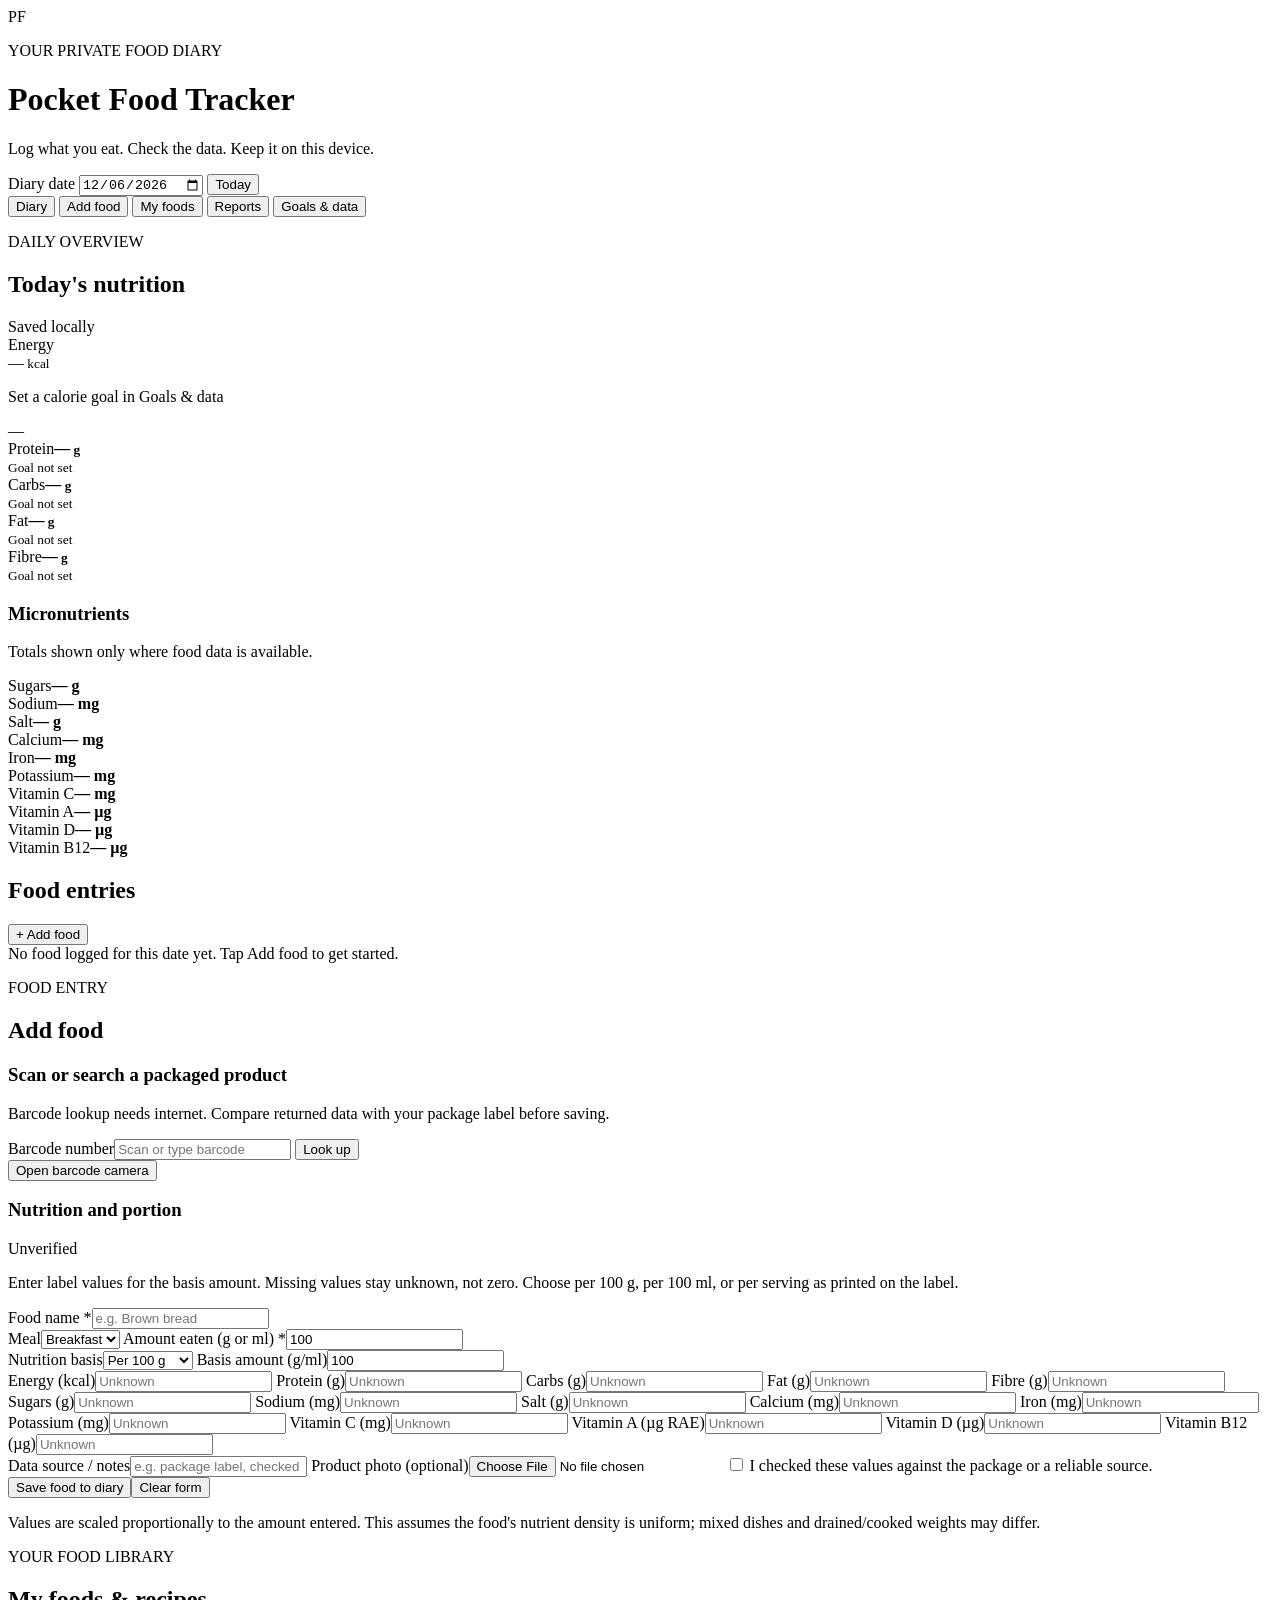
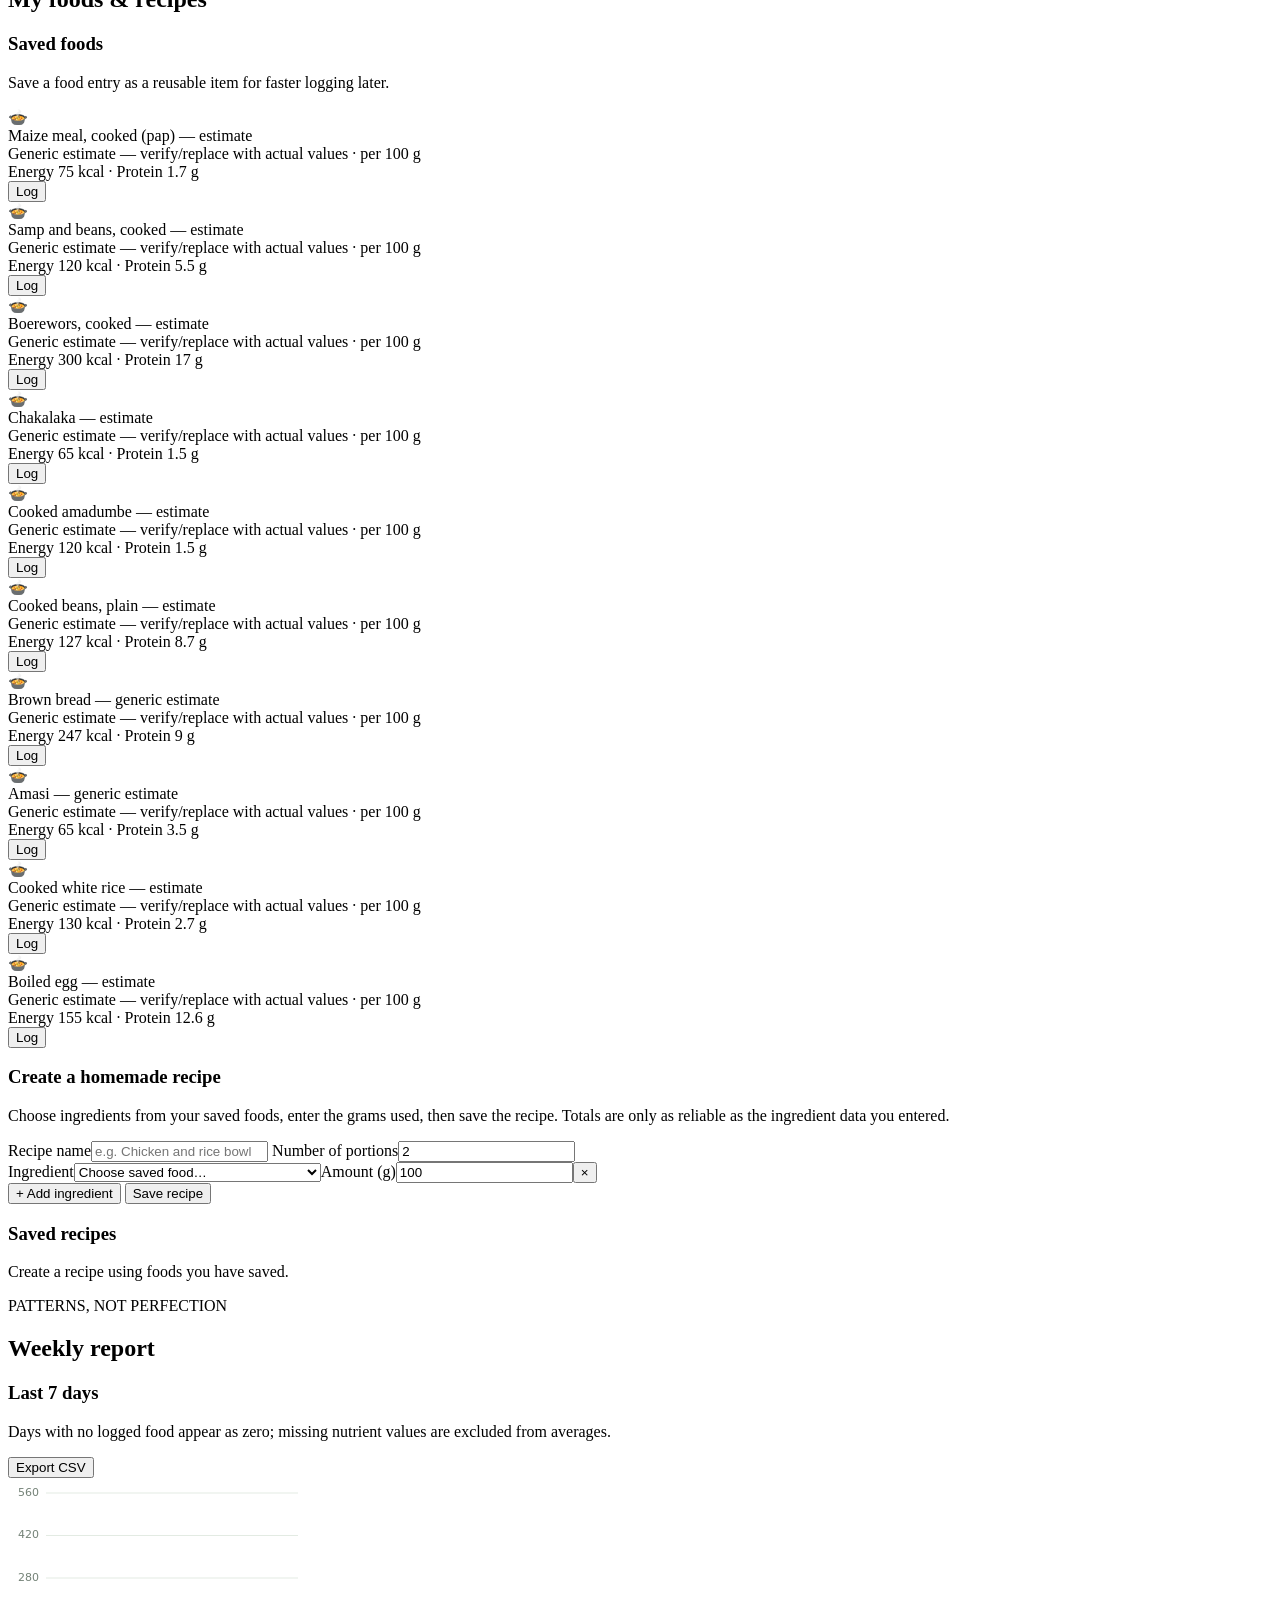
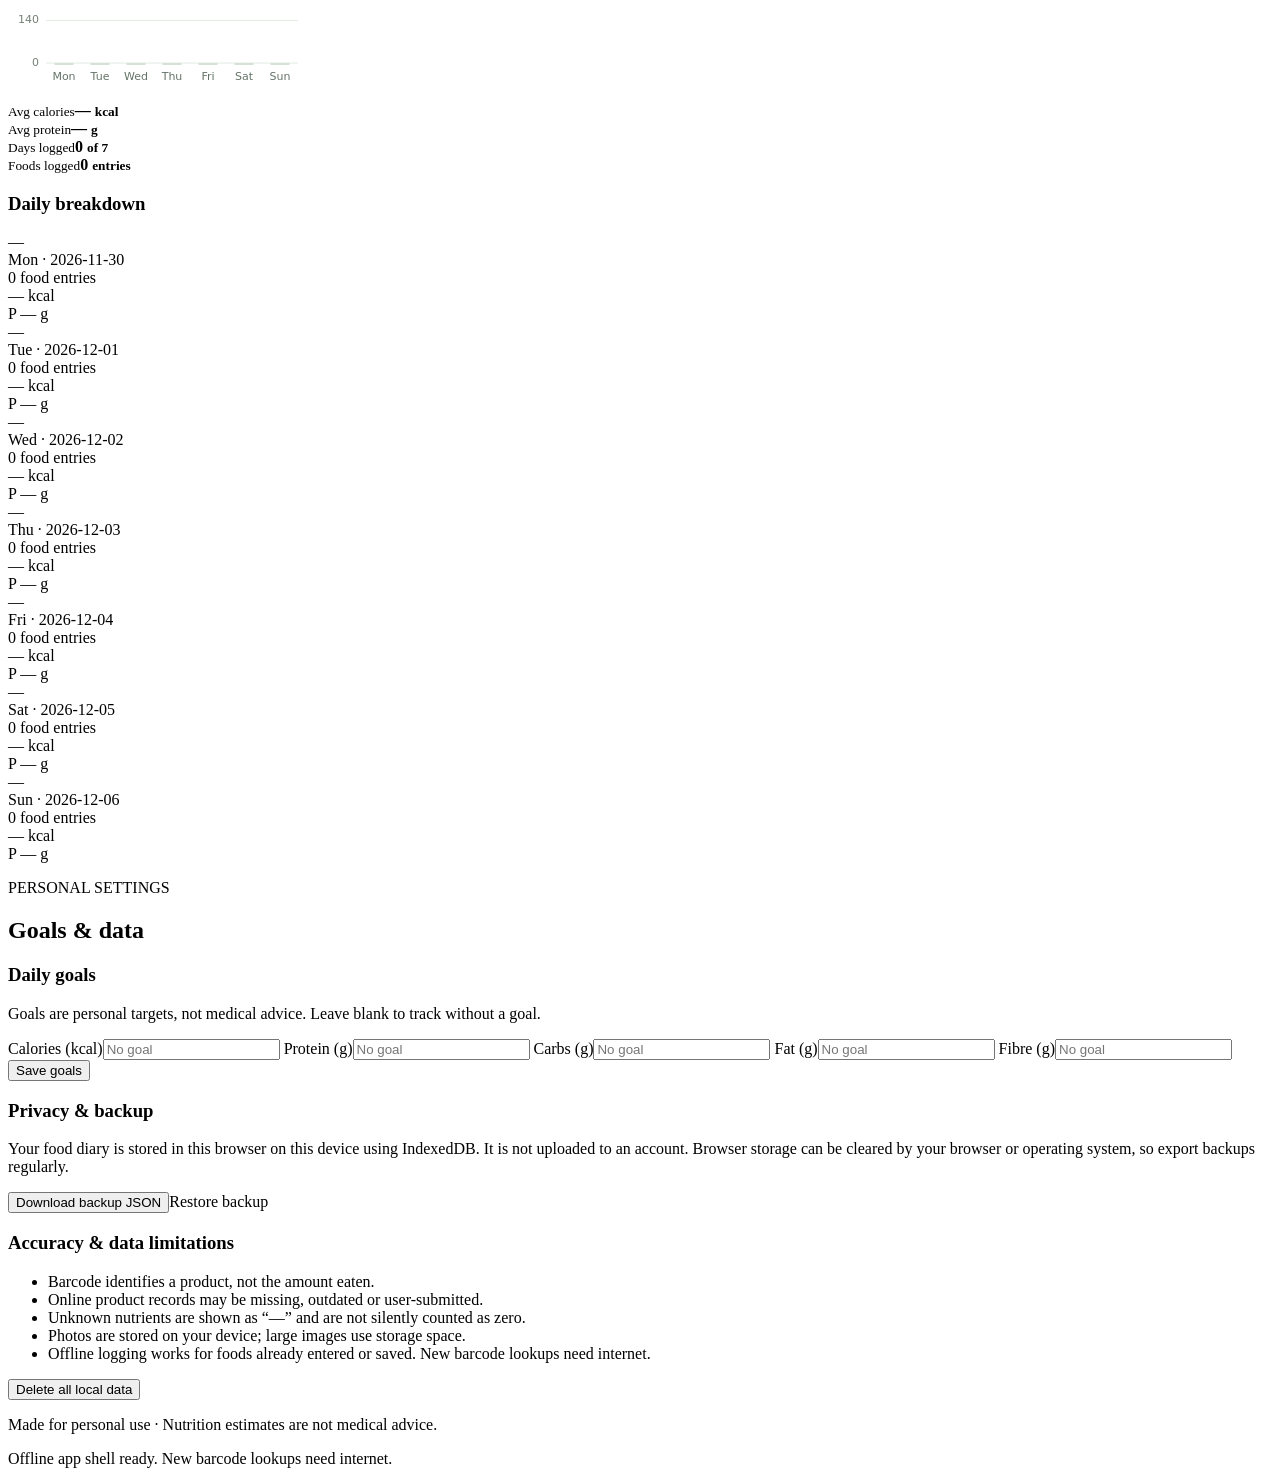
==== index.html @ fd4c8dcb "Rename index (1).html to index.html" ====
<!doctype html>
<html lang="en">
<head>
  <meta charset="utf-8">
  <meta name="viewport" content="width=device-width, initial-scale=1, viewport-fit=cover">
  <meta name="theme-color" content="#173f30">
  <meta name="description" content="A private, local-first food and nutrition diary.">
  <link rel="manifest" href="manifest.json">
  <link rel="icon" href="icon.svg" type="image/svg+xml">
  <link rel="stylesheet" href="styles.css">
  <title>Pocket Food Tracker</title>
</head>
<body>
<header class="app-header">
  <div class="brand-row"><div class="brand-mark">PF</div><div><p class="eyebrow">YOUR PRIVATE FOOD DIARY</p><h1>Pocket Food Tracker</h1></div></div>
  <p class="header-note">Log what you eat. Check the data. Keep it on this device.</p>
</header>

<main>
  <section class="card date-card">
    <label for="diaryDate">Diary date</label>
    <input id="diaryDate" type="date">
    <button class="button ghost small" id="todayBtn" type="button">Today</button>
  </section>

  <nav class="tabs" aria-label="App sections">
    <button class="tab active" data-page="diary">Diary</button>
    <button class="tab" data-page="add">Add food</button>
    <button class="tab" data-page="foods">My foods</button>
    <button class="tab" data-page="reports">Reports</button>
    <button class="tab" data-page="settings">Goals & data</button>
  </nav>

  <section class="page active" id="page-diary">
    <div class="section-heading"><div><p class="eyebrow">DAILY OVERVIEW</p><h2>Today's nutrition</h2></div><span class="privacy-pill">Saved locally</span></div>
    <div class="calorie-card">
      <div><span class="muted">Energy</span><div class="big-number"><span id="totalKcal">0</span><small> kcal</small></div><p id="calorieGoalText" class="small muted">Goal not set</p></div>
      <div class="ring" id="calorieRing" aria-label="Calories compared with goal"><span id="caloriePercent">—</span></div>
    </div>
    <div class="macro-grid">
      <div class="macro"><span class="dot protein"></span><span>Protein</span><strong><span id="totalProtein">—</span><small> g</small></strong><div class="bar"><i id="proteinBar"></i></div><small class="muted" id="proteinGoalText">Goal not set</small></div>
      <div class="macro"><span class="dot carbs"></span><span>Carbs</span><strong><span id="totalCarbs">—</span><small> g</small></strong><div class="bar"><i id="carbsBar"></i></div><small class="muted" id="carbsGoalText">Goal not set</small></div>
      <div class="macro"><span class="dot fat"></span><span>Fat</span><strong><span id="totalFat">—</span><small> g</small></strong><div class="bar"><i id="fatBar"></i></div><small class="muted" id="fatGoalText">Goal not set</small></div>
      <div class="macro"><span class="dot fibre"></span><span>Fibre</span><strong><span id="totalFibre">—</span><small> g</small></strong><div class="bar"><i id="fibreBar"></i></div><small class="muted" id="fibreGoalText">Goal not set</small></div>
    </div>
    <div class="card inset">
      <div class="section-heading"><div><h3>Micronutrients</h3><p class="muted small">Totals shown only where food data is available.</p></div></div>
      <div class="micro-grid" id="microTotals"></div>
    </div>
    <div class="section-heading meal-heading"><h2>Food entries</h2><button class="button primary small" data-go="add">+ Add food</button></div>
    <div id="todayEntries" class="entry-list"></div>
  </section>

  <section class="page" id="page-add">
    <p class="eyebrow">FOOD ENTRY</p><h2>Add food</h2>
    <div class="card">
      <h3>Scan or search a packaged product</h3>
      <p class="muted small">Barcode lookup needs internet. Compare returned data with your package label before saving.</p>
      <div class="form-row">
        <label class="field grow">Barcode number<input id="barcodeInput" inputmode="numeric" autocomplete="off" placeholder="Scan or type barcode"></label>
        <button class="button primary align-end" id="lookupBtn" type="button">Look up</button>
      </div>
      <div class="button-row">
        <button class="button secondary" id="cameraBtn" type="button">Open barcode camera</button>
        <button class="button ghost" id="stopCameraBtn" type="button" hidden>Stop camera</button>
      </div>
      <div id="cameraReader" class="camera-reader" hidden></div>
      <p id="lookupStatus" class="status" role="status"></p>
      <div id="productPreview" class="product-preview" hidden></div>
    </div>

    <div class="card">
      <div class="section-heading"><h3>Nutrition and portion</h3><span id="dataStatus" class="data-badge unknown">Unverified</span></div>
      <p class="muted small">Enter label values for the basis amount. Missing values stay unknown, not zero. Choose per 100 g, per 100 ml, or per serving as printed on the label.</p>
      <form id="foodForm">
        <label class="field">Food name *<input id="foodName" required maxlength="120" placeholder="e.g. Brown bread"></label>
        <div class="form-grid two">
          <label class="field">Meal<select id="meal"><option>Breakfast</option><option>Lunch</option><option>Dinner</option><option>Snack</option></select></label>
          <label class="field">Amount eaten (g or ml) *<input id="amount" type="number" min="0.01" step="any" value="100" required></label>
        </div>
        <div class="form-grid two">
          <label class="field">Nutrition basis<select id="basisType"><option value="100g">Per 100 g</option><option value="100ml">Per 100 ml</option><option value="serving">Per serving</option></select></label>
          <label class="field" id="basisAmountWrap">Basis amount (g/ml)<input id="basisAmount" type="number" min="0.01" step="any" value="100" required></label>
        </div>
        <div class="nutrition-inputs">
          <label class="field">Energy (kcal)<input id="kcal" type="number" min="0" step="any" placeholder="Unknown"></label>
          <label class="field">Protein (g)<input id="protein" type="number" min="0" step="any" placeholder="Unknown"></label>
          <label class="field">Carbs (g)<input id="carbs" type="number" min="0" step="any" placeholder="Unknown"></label>
          <label class="field">Fat (g)<input id="fat" type="number" min="0" step="any" placeholder="Unknown"></label>
          <label class="field">Fibre (g)<input id="fibre" type="number" min="0" step="any" placeholder="Unknown"></label>
          <label class="field">Sugars (g)<input id="sugars" type="number" min="0" step="any" placeholder="Unknown"></label>
          <label class="field">Sodium (mg)<input id="sodium" type="number" min="0" step="any" placeholder="Unknown"></label>
          <label class="field">Salt (g)<input id="salt" type="number" min="0" step="any" placeholder="Unknown"></label>
          <label class="field">Calcium (mg)<input id="calcium" type="number" min="0" step="any" placeholder="Unknown"></label>
          <label class="field">Iron (mg)<input id="iron" type="number" min="0" step="any" placeholder="Unknown"></label>
          <label class="field">Potassium (mg)<input id="potassium" type="number" min="0" step="any" placeholder="Unknown"></label>
          <label class="field">Vitamin C (mg)<input id="vitaminC" type="number" min="0" step="any" placeholder="Unknown"></label>
          <label class="field">Vitamin A (µg RAE)<input id="vitaminA" type="number" min="0" step="any" placeholder="Unknown"></label>
          <label class="field">Vitamin D (µg)<input id="vitaminD" type="number" min="0" step="any" placeholder="Unknown"></label>
          <label class="field">Vitamin B12 (µg)<input id="vitaminB12" type="number" min="0" step="any" placeholder="Unknown"></label>
        </div>
        <label class="field">Data source / notes<input id="sourceNote" maxlength="200" placeholder="e.g. package label, checked 19 Oct 2026"></label>
        <label class="field">Product photo (optional)<input id="photoInput" type="file" accept="image/*" capture="environment"></label>
        <div id="photoPreview" class="photo-preview" hidden></div>
        <label class="check-row"><input type="checkbox" id="verifiedCheck"> I checked these values against the package or a reliable source.</label>
        <div class="button-row"><button class="button primary" type="submit">Save food to diary</button><button class="button secondary" id="resetFormBtn" type="button">Clear form</button></div>
        <p class="muted small">Values are scaled proportionally to the amount entered. This assumes the food's nutrient density is uniform; mixed dishes and drained/cooked weights may differ.</p>
      </form>
    </div>
  </section>

  <section class="page" id="page-foods">
    <p class="eyebrow">YOUR FOOD LIBRARY</p><h2>My foods & recipes</h2>
    <div class="card">
      <h3>Saved foods</h3><p class="muted small">Save a food entry as a reusable item for faster logging later.</p>
      <div id="savedFoods" class="entry-list"></div>
    </div>
    <div class="card">
      <h3>Create a homemade recipe</h3>
      <p class="muted small">Choose ingredients from your saved foods, enter the grams used, then save the recipe. Totals are only as reliable as the ingredient data you entered.</p>
      <form id="recipeForm">
        <label class="field">Recipe name<input id="recipeName" required maxlength="100" placeholder="e.g. Chicken and rice bowl"></label>
        <label class="field">Number of portions<input id="recipeServings" type="number" min="1" step="1" value="2" required></label>
        <div id="recipeIngredients"></div>
        <button class="button secondary" id="addIngredientBtn" type="button">+ Add ingredient</button>
        <button class="button primary full" type="submit">Save recipe</button>
      </form>
    </div>
    <div class="card"><h3>Saved recipes</h3><div id="savedRecipes" class="entry-list"></div></div>
  </section>

  <section class="page" id="page-reports">
    <p class="eyebrow">PATTERNS, NOT PERFECTION</p><h2>Weekly report</h2>
    <div class="card">
      <div class="section-heading"><div><h3>Last 7 days</h3><p class="muted small">Days with no logged food appear as zero; missing nutrient values are excluded from averages.</p></div><button class="button ghost small" id="exportBtn" type="button">Export CSV</button></div>
      <div class="chart-wrap"><canvas id="weeklyChart" height="220" aria-label="Calories over the last seven days"></canvas></div>
      <div class="report-grid" id="weeklyStats"></div>
    </div>
    <div class="card"><h3>Daily breakdown</h3><div id="dailyBreakdown" class="entry-list"></div></div>
  </section>

  <section class="page" id="page-settings">
    <p class="eyebrow">PERSONAL SETTINGS</p><h2>Goals & data</h2>
    <div class="card">
      <h3>Daily goals</h3><p class="muted small">Goals are personal targets, not medical advice. Leave blank to track without a goal.</p>
      <form id="goalsForm">
        <div class="nutrition-inputs">
          <label class="field">Calories (kcal)<input id="goalKcal" type="number" min="0" step="any" placeholder="No goal"></label>
          <label class="field">Protein (g)<input id="goalProtein" type="number" min="0" step="any" placeholder="No goal"></label>
          <label class="field">Carbs (g)<input id="goalCarbs" type="number" min="0" step="any" placeholder="No goal"></label>
          <label class="field">Fat (g)<input id="goalFat" type="number" min="0" step="any" placeholder="No goal"></label>
          <label class="field">Fibre (g)<input id="goalFibre" type="number" min="0" step="any" placeholder="No goal"></label>
        </div><button class="button primary" type="submit">Save goals</button>
      </form>
    </div>
    <div class="card">
      <h3>Privacy & backup</h3>
      <p class="muted small">Your food diary is stored in this browser on this device using IndexedDB. It is not uploaded to an account. Browser storage can be cleared by your browser or operating system, so export backups regularly.</p>
      <div class="button-row"><button class="button secondary" id="backupBtn" type="button">Download backup JSON</button><label class="button secondary file-button">Restore backup<input id="restoreInput" type="file" accept="application/json" hidden></label></div>
      <p id="backupStatus" class="status" role="status"></p>
    </div>
    <div class="card">
      <h3>Accuracy & data limitations</h3>
      <ul class="plain-list">
        <li>Barcode identifies a product, not the amount eaten.</li>
        <li>Online product records may be missing, outdated or user-submitted.</li>
        <li>Unknown nutrients are shown as “—” and are not silently counted as zero.</li>
        <li>Photos are stored on your device; large images use storage space.</li>
        <li>Offline logging works for foods already entered or saved. New barcode lookups need internet.</li>
      </ul>
      <button class="button danger" id="deleteAllBtn" type="button">Delete all local data</button>
    </div>
  </section>
</main>
<footer><p>Made for personal use · Nutrition estimates are not medical advice.</p><p id="connectionStatus">Checking offline support…</p></footer>
<div id="toast" class="toast" role="status" aria-live="polite"></div>
<script src="app.js"></script>
</body>
</html>
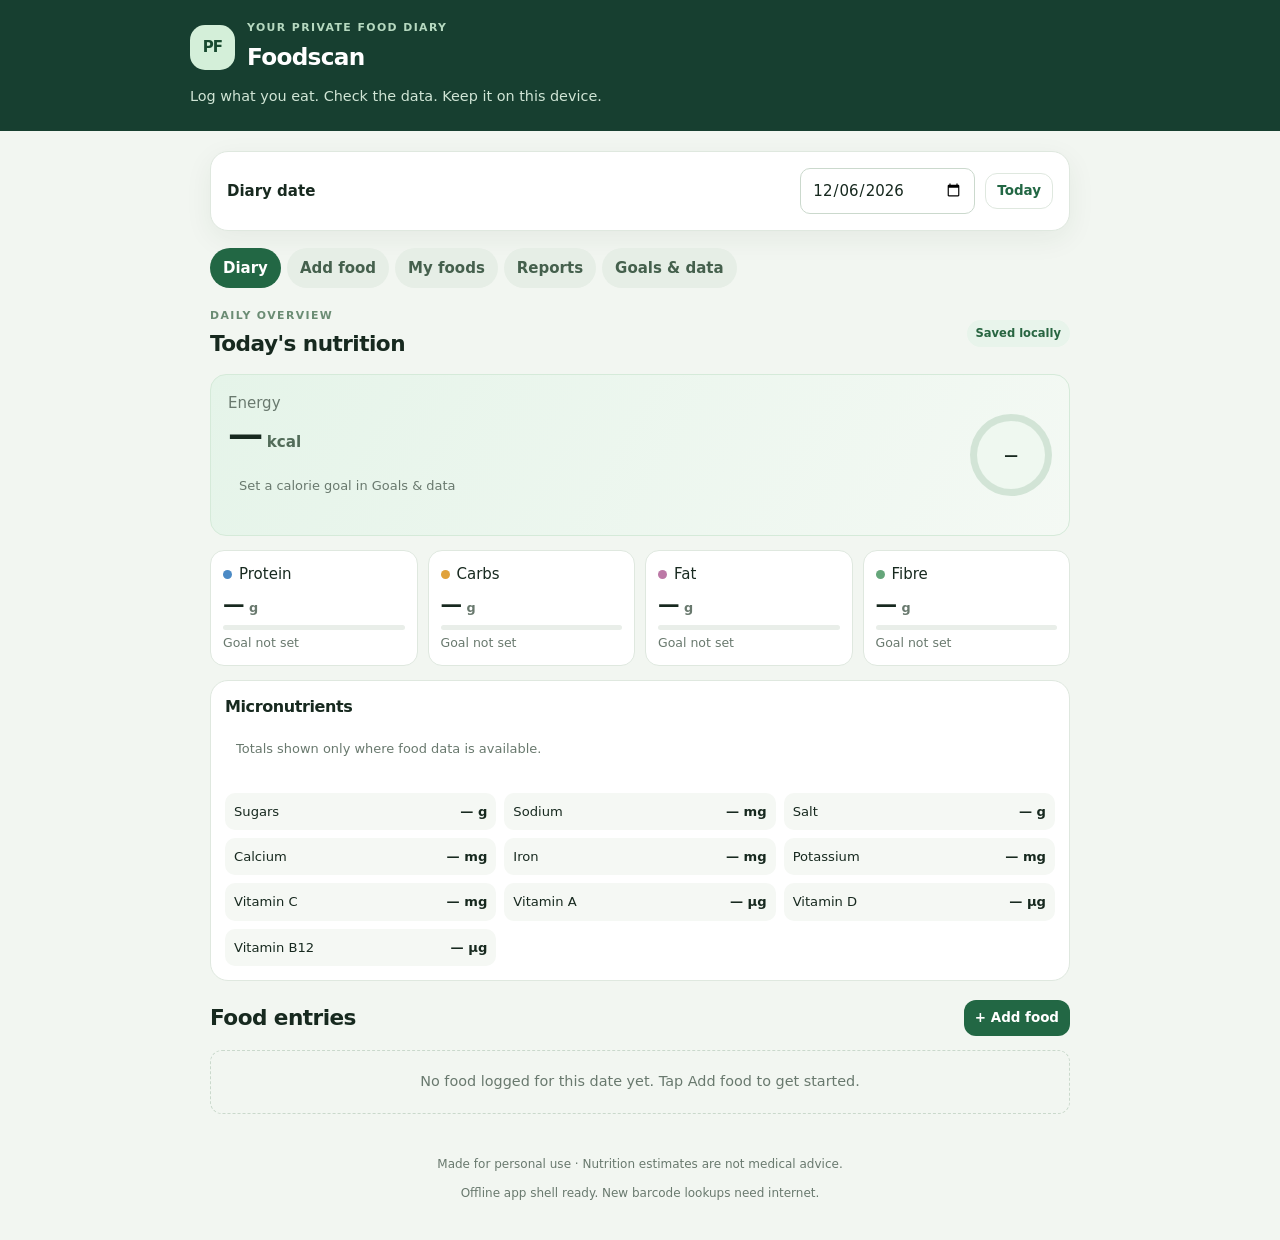
==== commit 145c9319: "Add files via upload" ====
--- a/index.html
+++ b/index.html
@@ -8,11 +8,11 @@
   <link rel="manifest" href="manifest.json">
   <link rel="icon" href="icon.svg" type="image/svg+xml">
   <link rel="stylesheet" href="styles.css">
-  <title>Pocket Food Tracker</title>
+  <title>Foodscan</title>
 </head>
 <body>
 <header class="app-header">
-  <div class="brand-row"><div class="brand-mark">PF</div><div><p class="eyebrow">YOUR PRIVATE FOOD DIARY</p><h1>Pocket Food Tracker</h1></div></div>
+  <div class="brand-row"><div class="brand-mark">PF</div><div><p class="eyebrow">YOUR PRIVATE FOOD DIARY</p><h1>Foodscan</h1></div></div>
   <p class="header-note">Log what you eat. Check the data. Keep it on this device.</p>
 </header>
 
@@ -53,6 +53,33 @@
 
   <section class="page" id="page-add">
     <p class="eyebrow">FOOD ENTRY</p><h2>Add food</h2>
+    <div class="card plate-scanner-card">
+      <div class="section-heading"><div><p class="eyebrow">AI MEAL ESTIMATOR</p><h3>Scan food on your plate</h3></div><span class="data-badge estimated">AI estimate</span></div>
+      <p class="muted small">Take a photo of your meal or choose one from your phone. AI suggests foods, portions, calories, macros and available micronutrients. Review every ingredient and estimate before saving.</p>
+      <label class="field">Meal photo
+        <input id="platePhotoInput" type="file" accept="image/*" capture="environment">
+      </label>
+      <div id="platePhotoPreview" class="plate-photo-preview" hidden></div>
+      <div class="button-row">
+        <button class="button primary" id="analyzePlateBtn" type="button">Analyse plate photo</button>
+        <button class="button secondary" id="clearPlateBtn" type="button">Clear photo</button>
+      </div>
+      <p id="plateStatus" class="status" role="status" aria-live="polite">AI analysis requires internet and a configured backend.</p>
+      <div id="plateResults" class="plate-results" hidden>
+        <div class="notice">These are estimates, not measured values. Edit names, grams, macros and available micronutrients per 100 g before confirming. Unknown values remain unavailable.</div>
+        <label class="field">Meal name<input id="plateMealName" maxlength="120" value="Scanned meal"></label>
+        <div class="form-grid two">
+          <label class="field">Meal<select id="plateMealType"><option>Breakfast</option><option>Lunch</option><option selected>Dinner</option><option>Snack</option></select></label>
+          <label class="field">Date<input id="plateMealDate" type="date"></label>
+        </div>
+        <div id="plateIngredientList" class="plate-ingredient-list"></div>
+        <div class="plate-total" id="plateTotals"></div>
+        <label class="field">Notes / cooking method<input id="plateNotes" maxlength="240" placeholder="e.g. grilled, little oil; AI photo estimate"></label>
+        <button class="button primary full" id="confirmPlateBtn" type="button">Confirm and save meal to diary</button>
+        <p class="muted small">The meal is not saved until you press Confirm. Saved as one meal entry with editable ingredient details.</p>
+      </div>
+    </div>
+
     <div class="card">
       <h3>Scan or search a packaged product</h3>
       <p class="muted small">Barcode lookup needs internet. Compare returned data with your package label before saving.</p>
@@ -176,4 +203,4 @@
 <div id="toast" class="toast" role="status" aria-live="polite"></div>
 <script src="app.js"></script>
 </body>
-</html>
+</html>
--- a/styles.css
+++ b/styles.css
@@ -0,0 +1,6 @@
+:root{--bg:#f2f6f1;--card:#fff;--ink:#17291f;--muted:#69796e;--line:#dfe8df;--green:#226744;--green-dark:#173f30;--pale:#e8f4eb;--red:#a23e32;--shadow:0 8px 28px #183b2410}*{box-sizing:border-box}html{scroll-behavior:smooth}body{margin:0;background:var(--bg);color:var(--ink);font:15px/1.48 system-ui,-apple-system,BlinkMacSystemFont,"Segoe UI",sans-serif;padding-bottom:env(safe-area-inset-bottom)}button,input,select{font:inherit}button,.button{min-height:44px;cursor:pointer;border:0;border-radius:12px;padding:11px 15px;font-weight:700;display:inline-flex;align-items:center;justify-content:center;text-decoration:none}button:focus-visible,input:focus-visible,select:focus-visible{outline:3px solid #8ecba1;outline-offset:2px}.primary{background:var(--green);color:#fff}.secondary{background:#e9f0e9;color:#244b34}.ghost{background:transparent;color:var(--green);border:1px solid var(--line)}.danger{background:#fff0ed;color:var(--red)}.small{min-height:36px;padding:7px 11px;font-size:.84rem}.full{width:100%;margin-top:12px}.app-header{padding:calc(20px + env(safe-area-inset-top)) 18px 23px;background:var(--green-dark);color:white}.brand-row{display:flex;align-items:center;gap:12px;max-width:900px;margin:auto}.brand-mark{width:45px;height:45px;border-radius:15px;background:#d4efd9;color:#194a30;display:grid;place-items:center;font-weight:900;letter-spacing:-.06em}.eyebrow{font-size:.68rem;font-weight:800;letter-spacing:.13em;color:#6b8c74;margin:0 0 4px}.app-header .eyebrow{color:#b6d9c0}.app-header h1{font-size:1.45rem;margin:0;letter-spacing:-.03em}.header-note{max-width:900px;margin:12px auto 0;color:#d0e5d5;font-size:.9rem}main{max-width:900px;margin:0 auto;padding:14px;display:grid;gap:14px}.card{background:var(--card);border:1px solid var(--line);border-radius:18px;padding:16px;box-shadow:var(--shadow)}.date-card{display:flex;align-items:center;gap:10px}.date-card label{font-weight:700}.date-card input{max-width:175px;margin-left:auto}.tabs{display:flex;gap:6px;overflow-x:auto;padding:3px 0 6px;scrollbar-width:thin}.tab{white-space:nowrap;min-height:40px;background:#e6eee6;color:#45604d;padding:8px 13px;border-radius:999px}.tab.active{background:var(--green);color:white}.page{display:none;gap:14px}.page.active{display:grid}.section-heading{display:flex;align-items:center;justify-content:space-between;gap:10px;flex-wrap:wrap}.section-heading h2,.section-heading h3,h2,h3{margin:0;letter-spacing:-.025em}h2{font-size:1.35rem;margin-bottom:10px}h3{font-size:1rem}.section-heading h2{margin:0}.muted{color:var(--muted)}.small.muted,.muted.small{font-size:.81rem}.privacy-pill,.data-badge{font-size:.72rem;border-radius:999px;padding:5px 9px;background:#e8f4eb;color:#286541;font-weight:750}.calorie-card{background:linear-gradient(120deg,#e5f4e9,#f4f9f4);border:1px solid #d5ead9;border-radius:16px;padding:17px;display:flex;align-items:center;justify-content:space-between;gap:15px}.big-number{font-size:2.2rem;font-weight:850;line-height:1.2;letter-spacing:-.05em}.big-number small{font-size:.95rem;letter-spacing:0;color:#526c59}.ring{width:82px;height:82px;flex-shrink:0;border-radius:50%;display:grid;place-items:center;background:conic-gradient(var(--green) 0deg,#d2e4d6 0deg);position:relative}.ring:before{content:"";position:absolute;inset:7px;border-radius:50%;background:#eff8f0}.ring span{position:relative;font-size:.86rem;font-weight:800}.macro-grid{display:grid;grid-template-columns:repeat(2,minmax(0,1fr));gap:10px}.macro{background:#fff;border:1px solid var(--line);border-radius:14px;padding:12px;display:grid;grid-template-columns:auto 1fr;gap:4px 7px;align-items:center}.macro strong,.macro .bar,.macro>small{grid-column:1/-1}.macro strong{font-size:1.35rem}.macro strong small{font-size:.8rem;color:var(--muted)}.dot{width:9px;height:9px;border-radius:50%;display:inline-block}.protein{background:#4b8ac5}.carbs{background:#e0a23b}.fat{background:#bc78a6}.fibre{background:#65a67a}.bar{height:5px;border-radius:99px;background:#e9eee9;overflow:hidden}.bar i{display:block;height:100%;width:0;background:var(--green);border-radius:99px}.inset{padding:14px;box-shadow:none}.micro-grid{display:grid;grid-template-columns:repeat(2,minmax(0,1fr));gap:8px;margin-top:12px}.micro-item{padding:9px;background:#f5f8f4;border-radius:10px;display:flex;justify-content:space-between;gap:8px;font-size:.82rem}.meal-heading{margin-top:5px}.entry-list{display:grid;gap:9px}.entry{display:grid;grid-template-columns:44px 1fr auto;gap:10px;align-items:center;background:#fff;border:1px solid var(--line);padding:10px;border-radius:13px}.thumb{width:44px;height:44px;border-radius:10px;object-fit:cover;background:#eaf0e9}.thumb.placeholder{display:grid;place-items:center;font-size:1.15rem}.entry-title{font-weight:750;overflow-wrap:anywhere}.entry-meta{font-size:.77rem;color:var(--muted)}.entry-nutrition{text-align:right;font-size:.84rem;font-weight:750;white-space:nowrap}.entry-actions{display:flex;gap:5px;justify-content:flex-end;margin-top:5px}.entry-actions button{min-height:30px;padding:4px 7px;font-size:.72rem}.empty{padding:20px 12px;text-align:center;border:1px dashed #cad9cc;border-radius:12px;color:var(--muted);font-size:.9rem}.field{display:grid;gap:6px;font-size:.83rem;font-weight:700;color:#415a49;min-width:0}.field input,.field select,.date-card input{width:100%;min-height:44px;padding:10px 11px;border:1px solid #cbd9cd;border-radius:10px;background:#fff;color:var(--ink)}.form-row{display:flex;gap:9px;align-items:end}.grow{flex:1}.align-end{flex-shrink:0}.form-grid{display:grid;gap:10px;margin-top:10px}.form-grid.two{grid-template-columns:repeat(2,minmax(0,1fr))}.nutrition-inputs{display:grid;grid-template-columns:repeat(2,minmax(0,1fr));gap:10px;margin:12px 0}.button-row{display:flex;gap:8px;flex-wrap:wrap;margin-top:12px}.check-row{display:flex;gap:9px;align-items:flex-start;font-size:.83rem;color:#40594a;margin:13px 0}.check-row input{width:18px;height:18px;flex-shrink:0}.status{font-size:.82rem;color:var(--muted);margin:8px 0 0;overflow-wrap:anywhere}.data-badge.verified{background:#e2f4e8;color:#17653b}.data-badge.estimated{background:#fff3d9;color:#805a11}.data-badge.unknown{background:#edf0ed;color:#5c6a5f}.notice{background:#fff6dc;color:#6d571d;border-radius:11px;padding:11px;font-size:.82rem}.camera-reader{margin-top:12px;max-width:100%;overflow:hidden;border-radius:12px}.camera-reader video{width:100%;border-radius:12px}.product-preview{display:flex;align-items:center;gap:12px;margin-top:12px;padding:10px;border-radius:12px;background:#f3f7f2}.product-preview img{width:65px;height:65px;object-fit:contain;background:white;border-radius:8px}.product-preview strong{display:block}.photo-preview img{max-width:120px;max-height:120px;border-radius:12px;object-fit:cover;margin-top:8px}.plain-list{padding-left:20px;color:var(--muted);font-size:.85rem}.plain-list li{margin:8px 0}.file-button{position:relative}.chart-wrap{height:245px;margin-top:12px;position:relative}.chart-wrap canvas{width:100%;height:100%;display:block}.report-grid{display:grid;grid-template-columns:repeat(2,minmax(0,1fr));gap:8px;margin-top:12px}.report-stat{padding:11px;background:#f3f7f2;border-radius:12px}.report-stat small{display:block;color:var(--muted)}.report-stat strong{font-size:1.1rem}.ingredient-row{display:grid;grid-template-columns:1fr 90px 40px;gap:7px;align-items:end;margin:10px 0}.ingredient-row select,.ingredient-row input{width:100%;min-width:0;min-height:43px;border:1px solid #cbd9cd;border-radius:9px;padding:8px;background:white}.ingredient-row button{padding:6px;min-height:43px}.recipe-summary{background:#f0f7f0;padding:10px;border-radius:10px;font-size:.84rem;margin:10px 0}footer{text-align:center;padding:10px 18px 25px;color:var(--muted);font-size:.75rem}.toast{position:fixed;left:14px;right:14px;bottom:calc(15px + env(safe-area-inset-bottom));max-width:500px;margin:auto;padding:13px 16px;background:#183d2b;color:white;border-radius:13px;box-shadow:0 8px 28px #0003;opacity:0;transform:translateY(12px);pointer-events:none;transition:.2s;z-index:100}.toast.show{opacity:1;transform:translateY(0)}[hidden]{display:none!important}@media(min-width:700px){main{padding:20px}.macro-grid{grid-template-columns:repeat(4,minmax(0,1fr))}.micro-grid{grid-template-columns:repeat(3,minmax(0,1fr))}.nutrition-inputs{grid-template-columns:repeat(3,minmax(0,1fr))}.report-grid{grid-template-columns:repeat(4,minmax(0,1fr))}}@media(max-width:390px){.app-header h1{font-size:1.25rem}.card{padding:13px}.entry{grid-template-columns:38px 1fr auto;gap:8px;padding:8px}.thumb{width:38px;height:38px}.entry-nutrition{font-size:.78rem}.form-row{align-items:stretch;flex-direction:column}.align-end{width:100%}.date-card input{max-width:145px}.micro-grid{grid-template-columns:1fr}}
+/* AI plate scanner */
+.plate-photo-preview{margin-top:12px}.plate-photo-preview img{display:block;width:100%;max-height:320px;object-fit:contain;background:#f3f7f2;border-radius:14px}.plate-results{display:grid;gap:12px;margin-top:14px}.plate-ingredient-list{display:grid;gap:10px}.plate-ingredient{border:1px solid var(--line);border-radius:13px;padding:12px;background:#fbfdfb;min-width:0}.plate-ingredient-heading{display:flex;align-items:center;justify-content:space-between;gap:10px;margin-bottom:10px}.plate-edit-grid{display:grid;grid-template-columns:repeat(2,minmax(0,1fr));gap:9px}.plate-edit-grid .field{font-size:.75rem}.plate-edit-grid input{min-width:0;width:100%;min-height:42px;padding:8px;border:1px solid #cbd9cd;border-radius:9px;background:#fff;color:var(--ink)}.plate-total{padding:13px;border-radius:12px;background:#eff7ef}.plate-total-grid{display:grid;grid-template-columns:repeat(2,minmax(0,1fr));gap:8px;margin-top:9px;font-size:.83rem}.plate-total-grid span{display:flex;justify-content:space-between;gap:7px}.plate-total-grid b{white-space:nowrap}.plate-scanner-card .button:disabled{opacity:.6;cursor:wait}@media(min-width:700px){.plate-edit-grid{grid-template-columns:repeat(3,minmax(0,1fr))}}
+
+/* Plate scanner nutrient breakdown */
+.plate-total-section{margin-top:12px}.plate-total-section h4{font-size:.86rem;margin:0 0 7px;color:var(--green-dark)}.plate-total-grid span{align-items:flex-start}.plate-total-grid b{text-align:right;overflow-wrap:anywhere}
